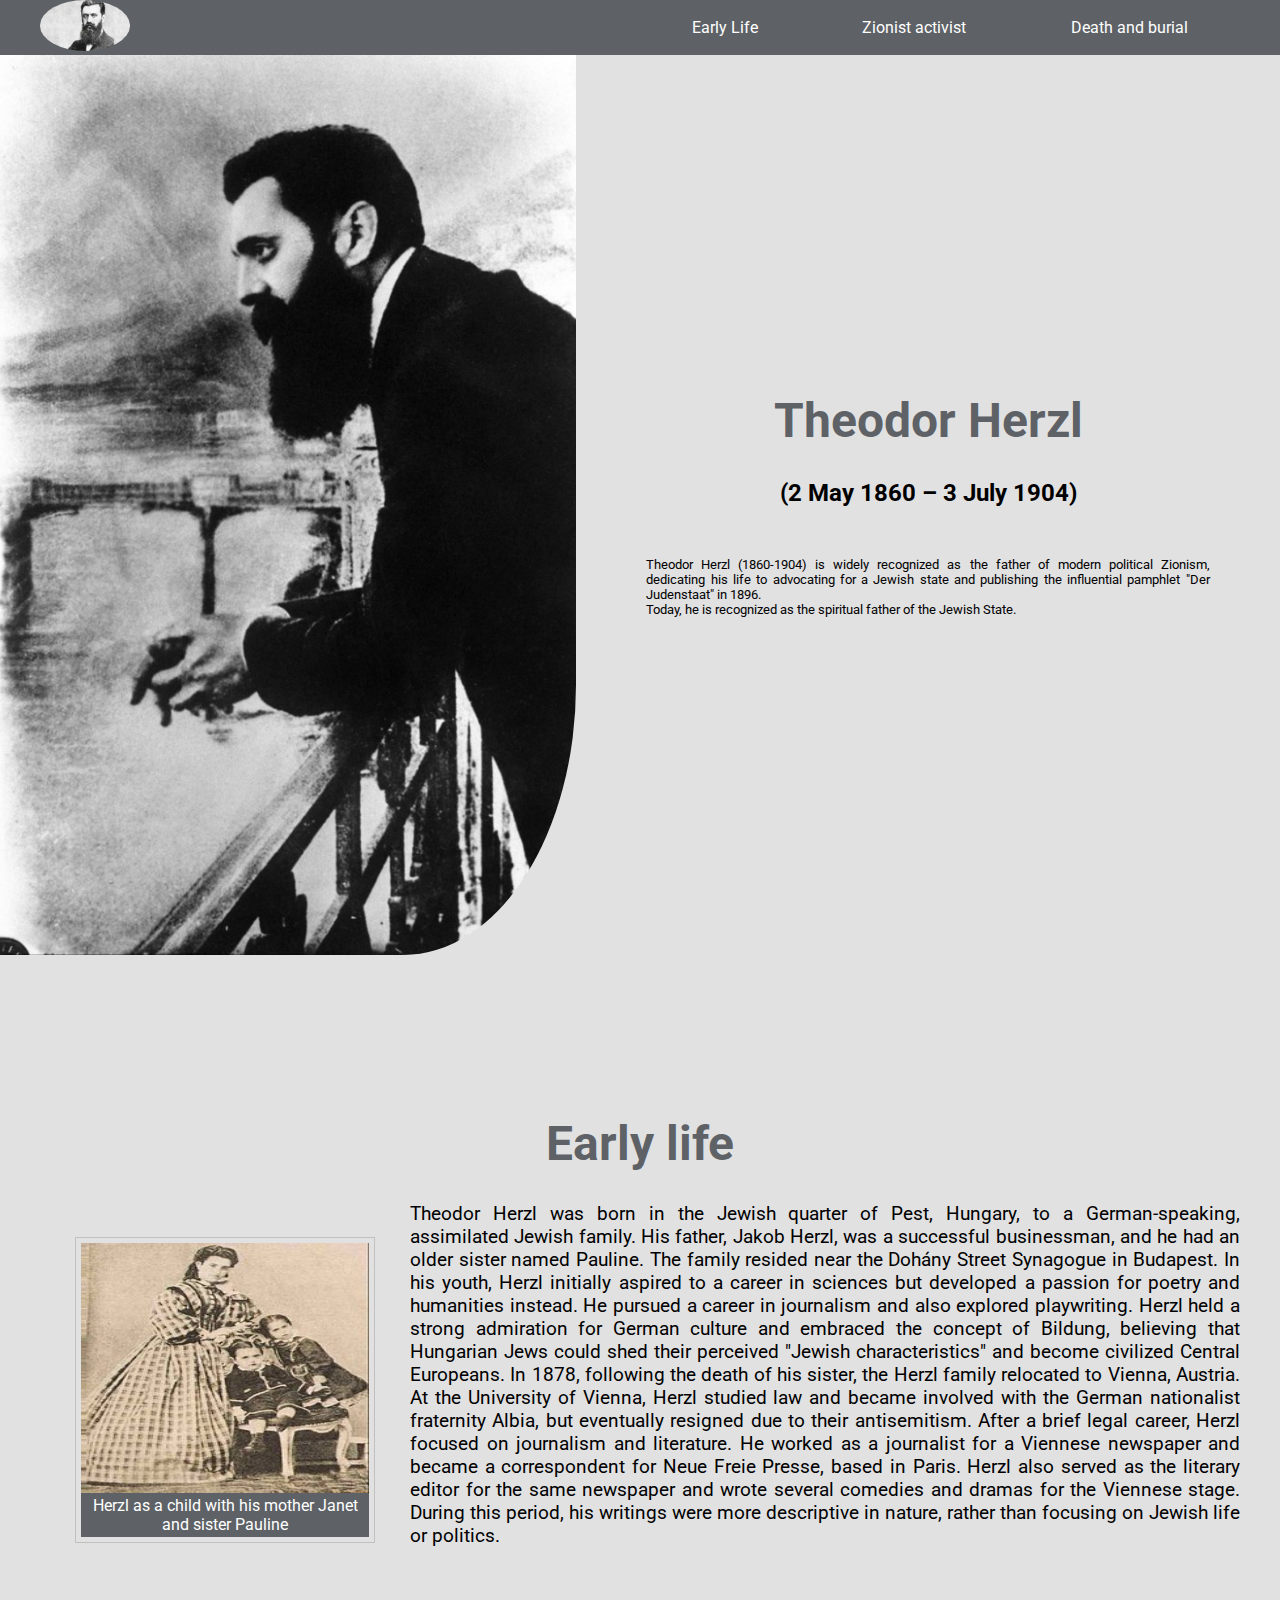
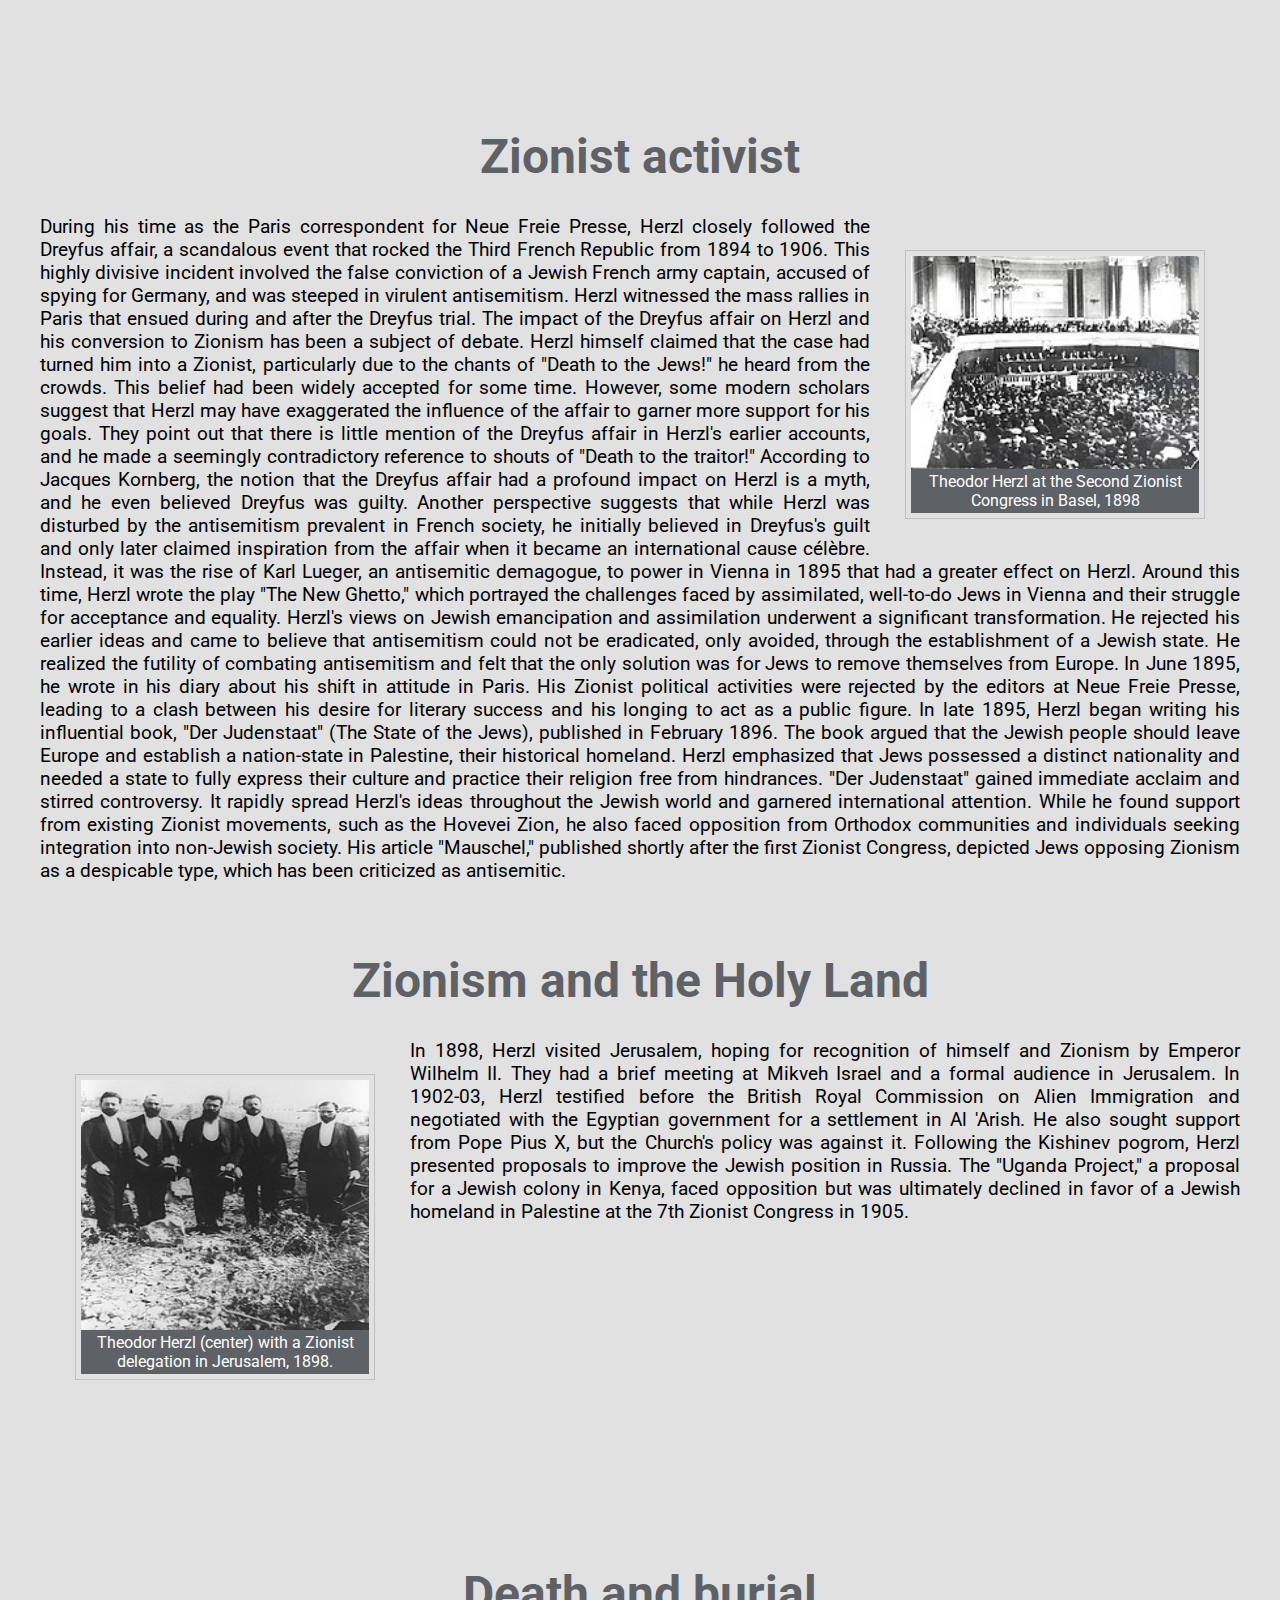
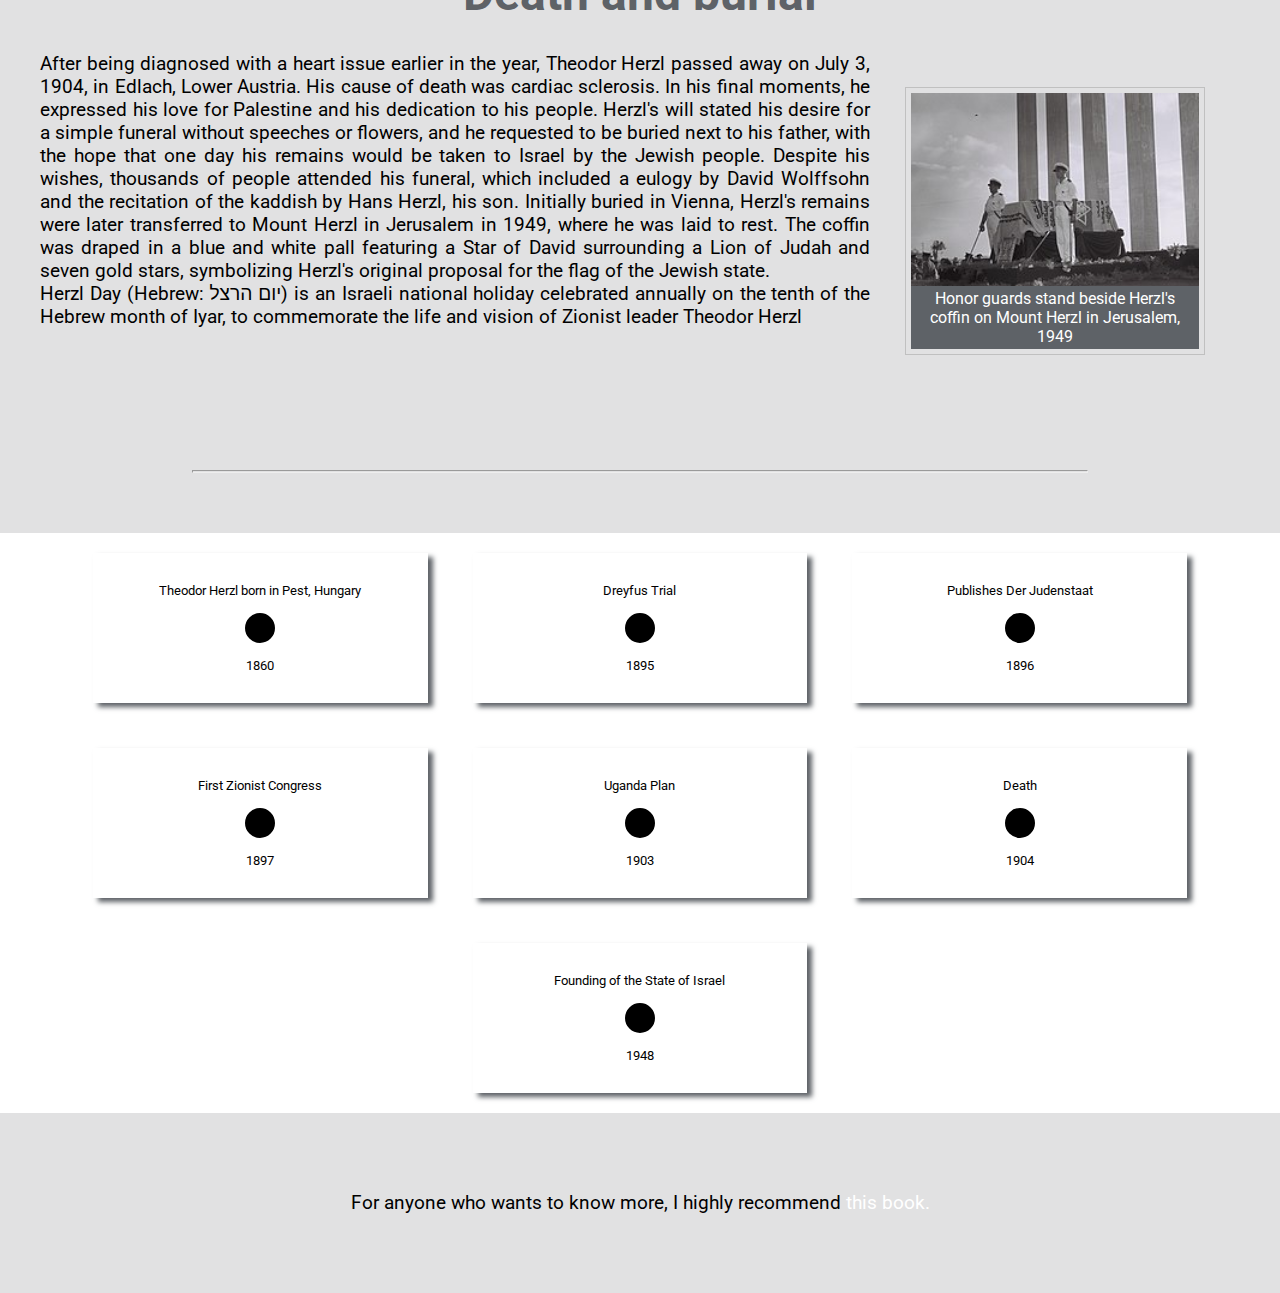
==== Final-Project/index.html @ eca945c3 "fix css" ====
<!DOCTYPE html>
<html lang="en">
  <head>
    <meta charset="UTF-8" />
    <meta name="viewport" content="width=device-width, initial-scale=1.0" />
    <title>Document</title>
    <link rel="stylesheet" href="./style.css" />
    <link rel="preconnect" href="https://fonts.googleapis.com">
<link rel="preconnect" href="https://fonts.gstatic.com" crossorigin>
<link href="https://fonts.googleapis.com/css2?family=Roboto&display=swap" rel="stylesheet">
  </head>
  <body>
    <nav>
      <a href="#"><img id="img-nav" src="./12388_20200130173923-640x360.jpg" alt="herzl" /></a>
      <ul>
        <li><a href="#early">Early Life</a></li>
        <li><a href="#zionism">Zionist activist</a></li>
        <li><a href="#death">Death and burial</a></li>
      </ul>
    </nav>
    <header>
        <div class="img-header"></div>
      <div class="head">
        <h1>Theodor Herzl</h1>
        <h2>(2 May 1860 – 3 July 1904)</h2>
        <p id="intro">
          Theodor Herzl (1860-1904) is widely recognized as the father of modern political Zionism, dedicating his life to advocating for a Jewish state and publishing the influential pamphlet "Der Judenstaat" in 1896.
          <br />
          Today, he is recognized as the spiritual father of the Jewish State.
        </p>
    </div>
    </header>

    <main>
      <div class="early-life" id="early">
        <h1>Early life</h1>

        <figure class="figure1">
          <img
            src="./220px-PikiWiki_Israel_6697_Herzel_In_Childhood.jpg"
            alt="Herzl as a child with his mother Janet and sister Pauline"
          />
          <figcaption>
            Herzl as a child with his mother Janet and sister Pauline
          </figcaption>
        </figure>
        <p>
          Theodor Herzl was born in the Jewish quarter of Pest, Hungary, to a
          German-speaking, assimilated Jewish family. His father, Jakob Herzl,
          was a successful businessman, and he had an older sister named
          Pauline. The family resided near the Dohány Street Synagogue in
          Budapest. In his youth, Herzl initially aspired to a career in
          sciences but developed a passion for poetry and humanities instead. He
          pursued a career in journalism and also explored playwriting. Herzl
          held a strong admiration for German culture and embraced the concept
          of Bildung, believing that Hungarian Jews could shed their perceived
          "Jewish characteristics" and become civilized Central Europeans. In
          1878, following the death of his sister, the Herzl family relocated to
          Vienna, Austria. At the University of Vienna, Herzl studied law and
          became involved with the German nationalist fraternity Albia, but
          eventually resigned due to their antisemitism. After a brief legal
          career, Herzl focused on journalism and literature. He worked as a
          journalist for a Viennese newspaper and became a correspondent for
          Neue Freie Presse, based in Paris. Herzl also served as the literary
          editor for the same newspaper and wrote several comedies and dramas
          for the Viennese stage. During this period, his writings were more
          descriptive in nature, rather than focusing on Jewish life or
          politics.
        </p>
      </div>

      <div class="zionism1" id="zionism">
        <h1>Zionist activist</h1>

        <figure class="figure2">
          <img
            src="./220px-thumbnail.jpg"
            alt="Theodor Herzl at the Second Zionist Congress in Basel, 1898"
          />
          <figcaption>
            Theodor Herzl at the Second Zionist Congress in Basel, 1898
          </figcaption>
        </figure>
        <p>
          During his time as the Paris correspondent for Neue Freie Presse,
          Herzl closely followed the Dreyfus affair, a scandalous event that
          rocked the Third French Republic from 1894 to 1906. This highly
          divisive incident involved the false conviction of a Jewish French
          army captain, accused of spying for Germany, and was steeped in
          virulent antisemitism. Herzl witnessed the mass rallies in Paris that
          ensued during and after the Dreyfus trial. The impact of the Dreyfus
          affair on Herzl and his conversion to Zionism has been a subject of
          debate. Herzl himself claimed that the case had turned him into a
          Zionist, particularly due to the chants of "Death to the Jews!" he
          heard from the crowds. This belief had been widely accepted for some
          time. However, some modern scholars suggest that Herzl may have
          exaggerated the influence of the affair to garner more support for his
          goals. They point out that there is little mention of the Dreyfus
          affair in Herzl's earlier accounts, and he made a seemingly
          contradictory reference to shouts of "Death to the traitor!" According
          to Jacques Kornberg, the notion that the Dreyfus affair had a profound
          impact on Herzl is a myth, and he even believed Dreyfus was guilty.
          Another perspective suggests that while Herzl was disturbed by the
          antisemitism prevalent in French society, he initially believed in
          Dreyfus's guilt and only later claimed inspiration from the affair
          when it became an international cause célèbre. Instead, it was the
          rise of Karl Lueger, an antisemitic demagogue, to power in Vienna in
          1895 that had a greater effect on Herzl. Around this time, Herzl wrote
          the play "The New Ghetto," which portrayed the challenges faced by
          assimilated, well-to-do Jews in Vienna and their struggle for
          acceptance and equality. Herzl's views on Jewish emancipation and
          assimilation underwent a significant transformation. He rejected his
          earlier ideas and came to believe that antisemitism could not be
          eradicated, only avoided, through the establishment of a Jewish state.
          He realized the futility of combating antisemitism and felt that the
          only solution was for Jews to remove themselves from Europe. In June
          1895, he wrote in his diary about his shift in attitude in Paris. His
          Zionist political activities were rejected by the editors at Neue
          Freie Presse, leading to a clash between his desire for literary
          success and his longing to act as a public figure. In late 1895, Herzl
          began writing his influential book, "Der Judenstaat" (The State of the
          Jews), published in February 1896. The book argued that the Jewish
          people should leave Europe and establish a nation-state in Palestine,
          their historical homeland. Herzl emphasized that Jews possessed a
          distinct nationality and needed a state to fully express their culture
          and practice their religion free from hindrances. "Der Judenstaat"
          gained immediate acclaim and stirred controversy. It rapidly spread
          Herzl's ideas throughout the Jewish world and garnered international
          attention. While he found support from existing Zionist movements,
          such as the Hovevei Zion, he also faced opposition from Orthodox
          communities and individuals seeking integration into non-Jewish
          society. His article "Mauschel," published shortly after the first
          Zionist Congress, depicted Jews opposing Zionism as a despicable type,
          which has been criticized as antisemitic.
        </p>
      </div>
      <div class="zionism2">
        <h1>Zionism and the Holy Land</h1>
        <figure class="figure1">
          <img
            src="./Zionist_Delegation_to_Jerusalem_1898.jpg"
            alt="Theodor Herzl (center) with a Zionist delegation in Jerusalem, 1898."
          />
          <figcaption>
            Theodor Herzl (center) with a Zionist delegation in Jerusalem, 1898.
          </figcaption>
        </figure>
        <p>
          In 1898, Herzl visited Jerusalem, hoping for recognition of himself
          and Zionism by Emperor Wilhelm II. They had a brief meeting at Mikveh
          Israel and a formal audience in Jerusalem. In 1902-03, Herzl testified
          before the British Royal Commission on Alien Immigration and
          negotiated with the Egyptian government for a settlement in Al 'Arish.
          He also sought support from Pope Pius X, but the Church's policy was
          against it. Following the Kishinev pogrom, Herzl presented proposals
          to improve the Jewish position in Russia. The "Uganda Project," a
          proposal for a Jewish colony in Kenya, faced opposition but was
          ultimately declined in favor of a Jewish homeland in Palestine at the
          7th Zionist Congress in 1905.
        </p>
      </div>

      <div class="death" id="death">
        <h1>Death and burial</h1>
        <figure class="figure2">
          <img
            src="./240px-Herzel_coffin_honor_guard.jpg"
            alt="Honor guards stand beside Herzl's coffin on Mount Herzl in Jerusalem, 1949"
          />
          <figcaption>
            Honor guards stand beside Herzl's coffin on Mount Herzl in
            Jerusalem, 1949
          </figcaption>
        </figure>
        <p>
          After being diagnosed with a heart issue earlier in the year, Theodor
          Herzl passed away on July 3, 1904, in Edlach, Lower Austria. His cause
          of death was cardiac sclerosis. In his final moments, he expressed his
          love for Palestine and his dedication to his people. Herzl's will
          stated his desire for a simple funeral without speeches or flowers,
          and he requested to be buried next to his father, with the hope that
          one day his remains would be taken to Israel by the Jewish people.
          Despite his wishes, thousands of people attended his funeral, which
          included a eulogy by David Wolffsohn and the recitation of the kaddish
          by Hans Herzl, his son. Initially buried in Vienna, Herzl's remains
          were later transferred to Mount Herzl in Jerusalem in 1949, where he
          was laid to rest. The coffin was draped in a blue and white pall
          featuring a Star of David surrounding a Lion of Judah and seven gold
          stars, symbolizing Herzl's original proposal for the flag of the
          Jewish state.
        </p>
        <p>
          Herzl Day (Hebrew: יום הרצל) is an Israeli national holiday celebrated
          annually on the tenth of the Hebrew month of Iyar, to commemorate the
          life and vision of Zionist leader Theodor Herzl
        </p>
      </div>
    </main>

    <hr />

    <section>
        <div class="spotlight">
          <p class="spot">Theodor Herzl born in Pest, Hungary</p>
          <div class="point"></div>
          <p class="date">1860</p>
        </div>
        <div class="spotlight">
          <p class="spot">Dreyfus Trial</p>
          <div class="point"></div>
          <p class="date">1895</p>
        </div>
        <div class="spotlight">
          <p class="spot">Publishes Der Judenstaat</p>
          <div class="point"></div>
          <p class="date">1896</p>
        </div>
        <div class="spotlight">
          <p class="spot">First Zionist Congress</p>
          <div class="point"></div>
          <p class="date">1897</p>
        </div>
        <div class="spotlight">
          <p class="spot">Uganda Plan</p>
          <div class="point"></div>
          <p class="date">1903</p>
        </div>
        <div class="spotlight">
          <p class="spot">Death</p>
          <div class="point"></div>
          <p class="date">1904</p>
        </div>
        <div class="spotlight">
          <p class="spot">Founding of the State of Israel</p>
          <div class="point"></div>
          <p class="date">1948</p>
        </div>
    </section>
  </body>

  <footer>
    <p>
      For anyone who wants to know more, I highly recommend
      <a href="">this book.</a>
    </p>
  </footer>
</html>
---- Final-Project/style.css ----
* {
  margin: 0;
  padding: 0;
  box-sizing: border-box;
}

body {
  background-color: #5e626730;
  font-family: "Roboto", sans-serif;
}

/* ------- nav ----------- */

nav {
  display: flex;
  justify-content: space-between;
  position: sticky;
  padding: 0 40px;
  background-color: #5e6267;
  color: white;
  z-index: 2;
  top: 0;
}

#img-nav {
  border-radius: 50%;
  width: 30%;
}

ul {
  display: flex;
  justify-content: space-around;
  width: 50%;
  align-items: center;
  font-size: 1rem;
}

li {
  list-style: none;
}

a {
  color: white;
  text-decoration: none;
}

a:hover {
  color: black;
  text-decoration: underline;
}

/* ------------- header ------------- */

header {
  height: 100vh;
  text-align: center;
  display: flex;
  justify-content: space-between;
}

.img-header {
  background: url("./Theodor-Herzl%20%281%29.jpg") no-repeat center/cover;
  width: 45%;
  border-radius: 0 0 30% 0%;
}

.head {
  width: 55%;
  display: flex;
  flex-direction: column;
  justify-content: center;
}

#intro {
  margin-top: 50px;
  font-size: 0.8rem;

  padding: 0% 10%;
}

h1 {
  font-size: 3rem;
  color: #5e6267;
}

h2 {
  font-size: 1.5rem;
}

/* --------- main ----------*/

main {
  display: flex;
  flex-direction: column;
  gap: 70px;
  margin: 80px 40px;
}

#early,
#zionism,
#death {
  padding-top: 80px;
}

h1 {
  text-align: center;
  margin-bottom: 30px;
}

figure {
  border: thin #c0c0c0 solid;
  display: flex;
  flex-flow: column;
  padding: 5px;
  max-width: 300px;
  margin: 35px;
}

.figure1 {
  float: left;
}
.figure2 {
  float: right;
}

img {
  max-width: 300px;
  max-height: 250px;
}

figcaption {
  background-color: #5e6267;
  color: #fff;
  padding: 3px;
  text-align: center;
}

p {
  font-size: 1.2rem;
  text-align: justify;
}

hr {
  width: 70%;
  margin: 60px auto;
  height: 3px;
}
/* --------- spotlight ----------*/

section {
  background-color: white;
  display: flex;
  flex-wrap: wrap;
  justify-content: center;
  gap: 45px;
  padding: 20px;
}

.spotlight {
  width: 27%;
  display: flex;
  flex-direction: column;
  text-align: center;
  border: 1px solid white;
  height: 150px;
  justify-content: center;
  align-items: center;
  gap: 15px;
  box-shadow: 5px 4px 5px #5e6267;
}

.spotlight:hover {
  transform: scale(1.1);
  transition: 0.8s ease;
  z-index: 1;
}

.spot,
.date {
  font-size: 0.8rem;
  text-align: center;
}

.point {
  width: 10px;
  height: 10px;
  border-radius: 50%;
  border: 15px solid black;
}

/* ----------- footer ------------ */

footer {
    height: 20vh;
    display: flex;
    justify-content: center;
    align-items: center;
}


/* ---- media ------------ */

@media screen and (max-width: 768px) {

    #img-nav {
        width: 50%;
    }

  ul {
    font-size: 0.7rem;
    text-align: center;
    width: 100%;
  }

  header {
    height: 70vh;
  }

  h1 {
    font-size: 2rem;
  }

  h2 {
    font-size: 1rem;
  }

  .figure1,
  .figure2 {
    float: none;
    margin: 20px auto;
  }

  .spotlight {
    width: 50%;
  }
}
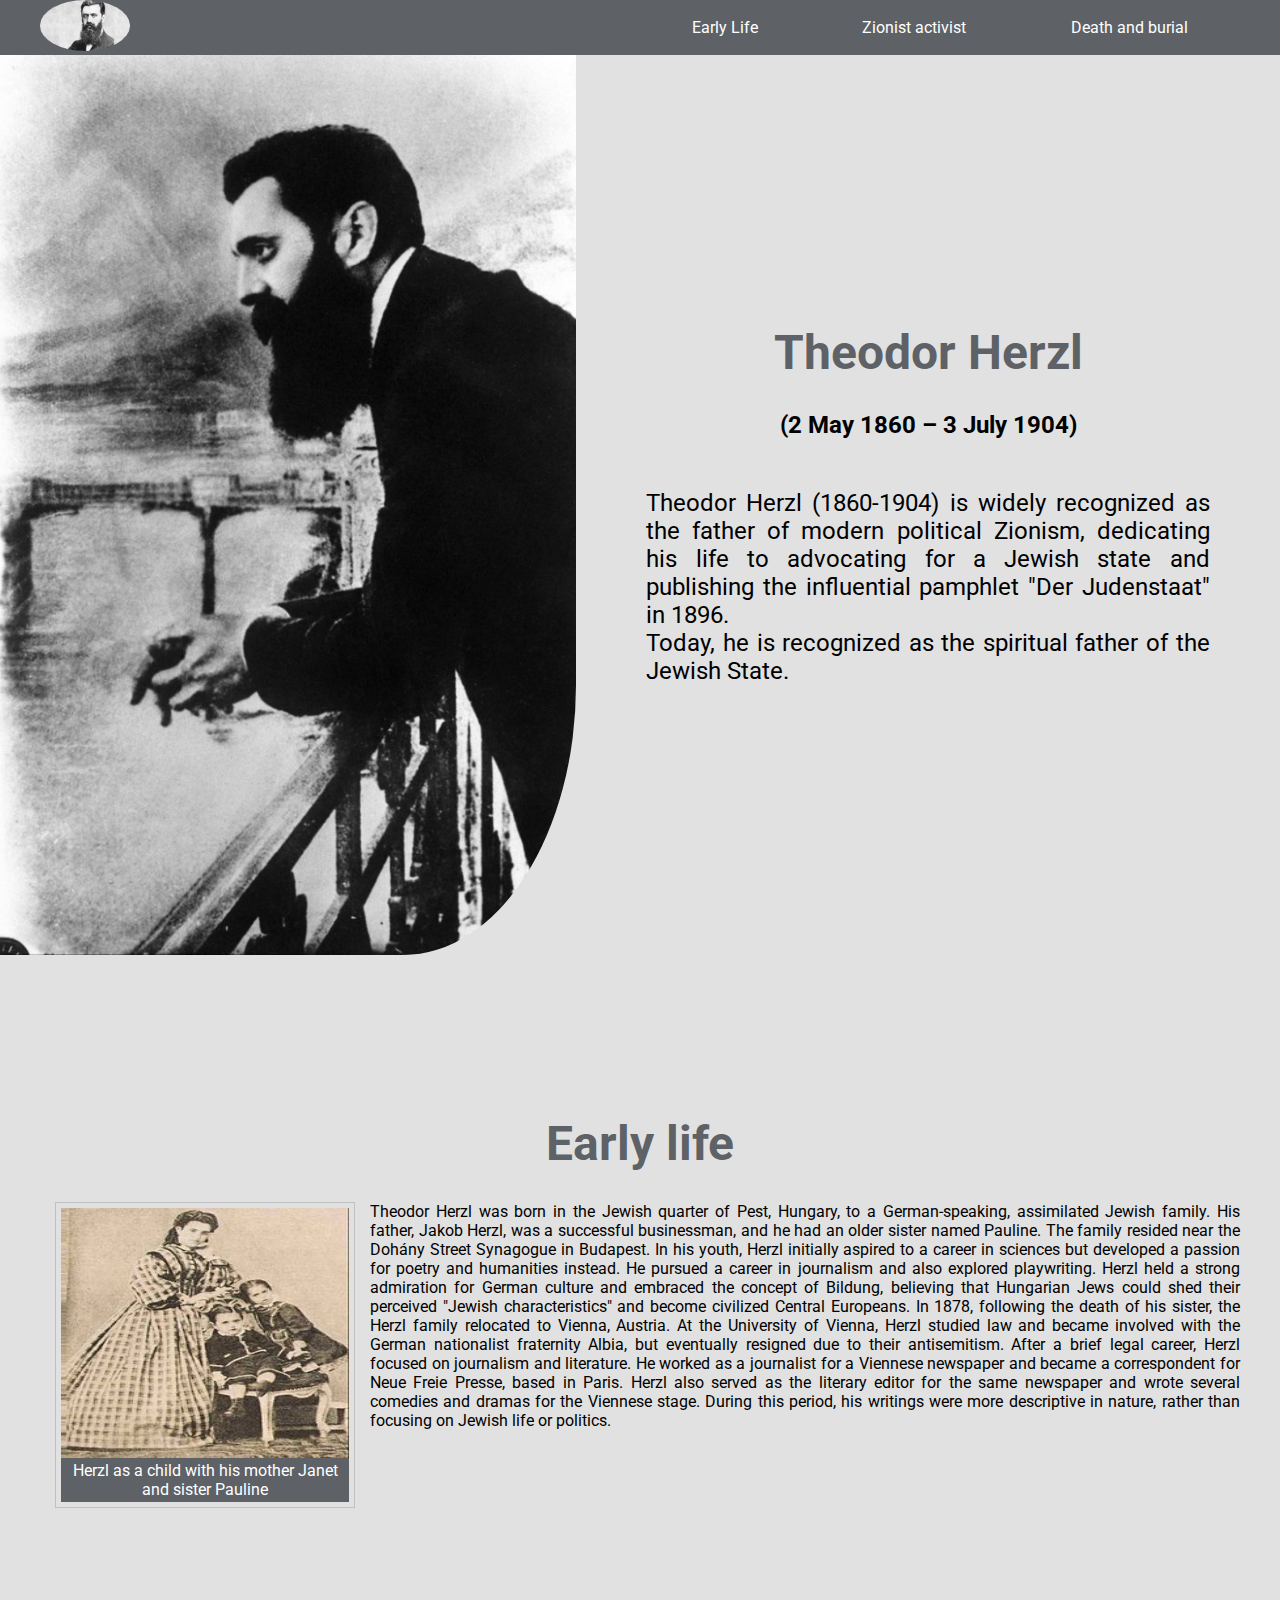
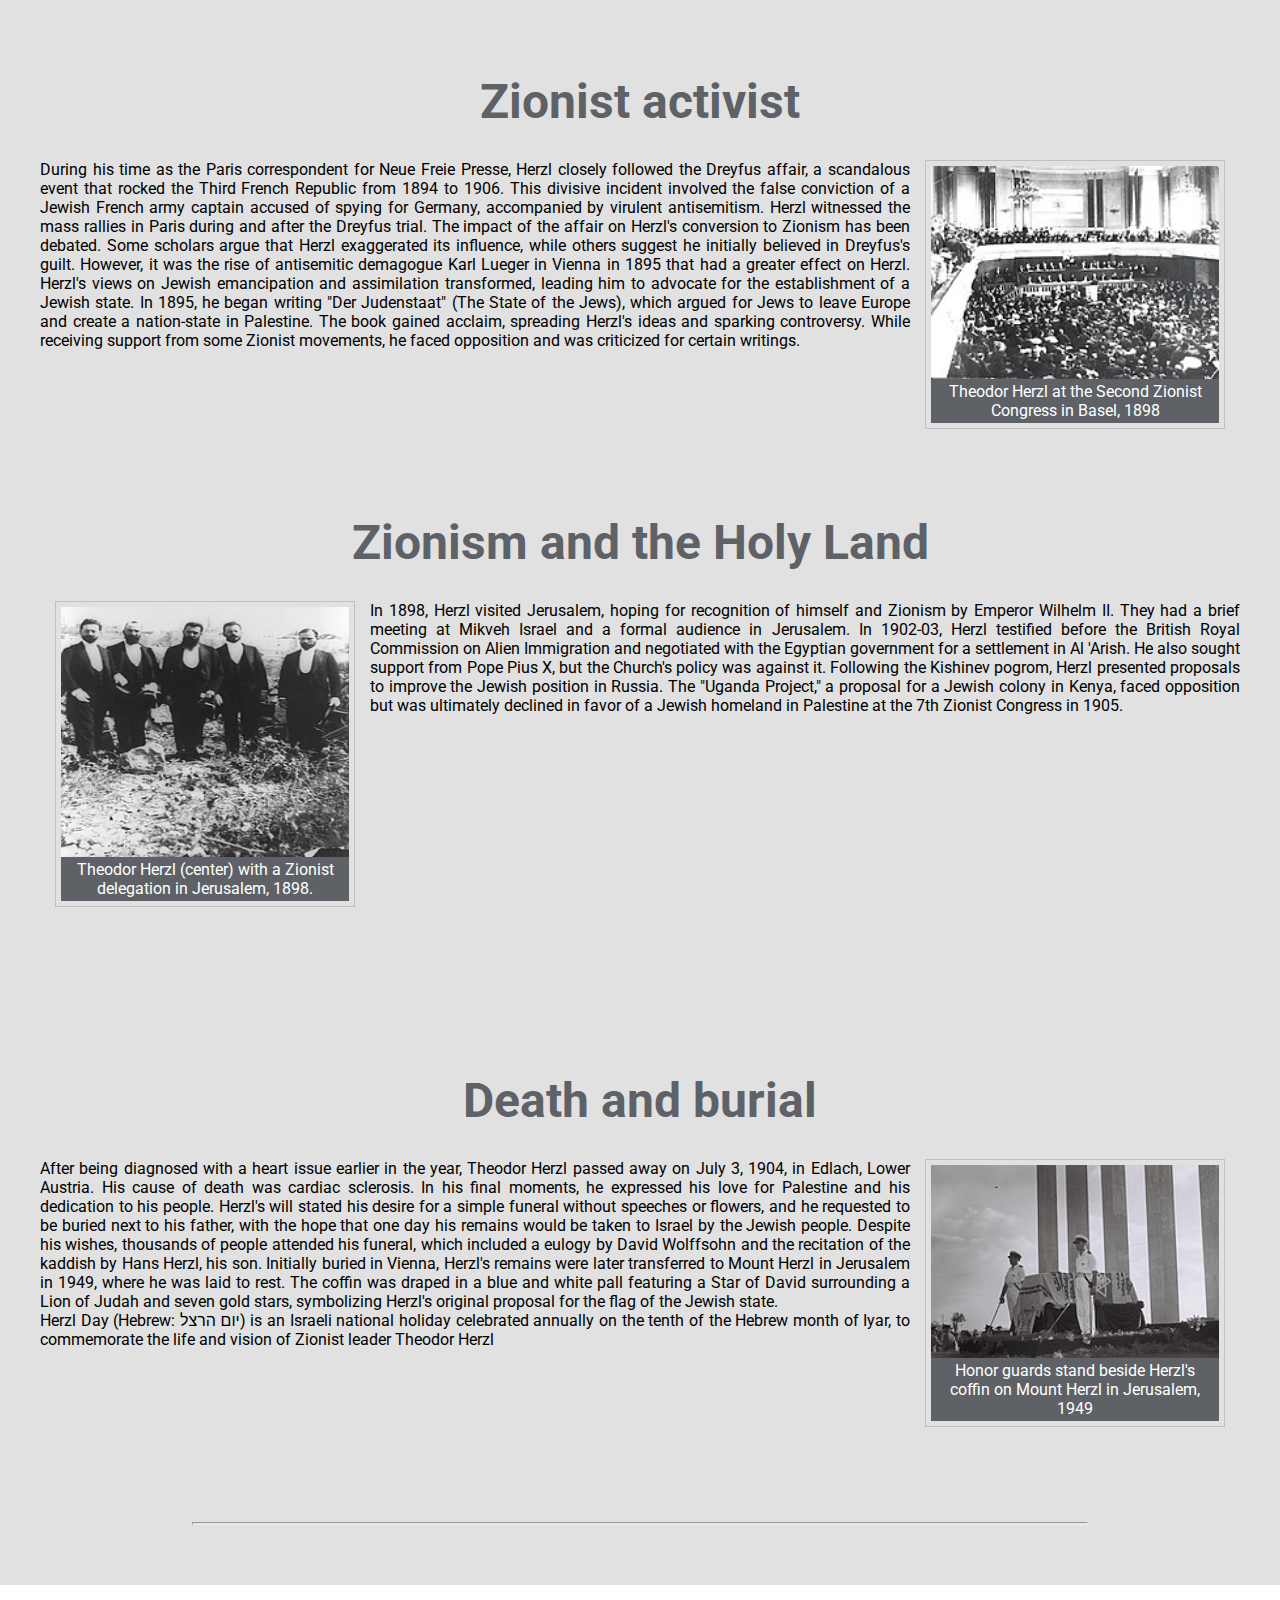
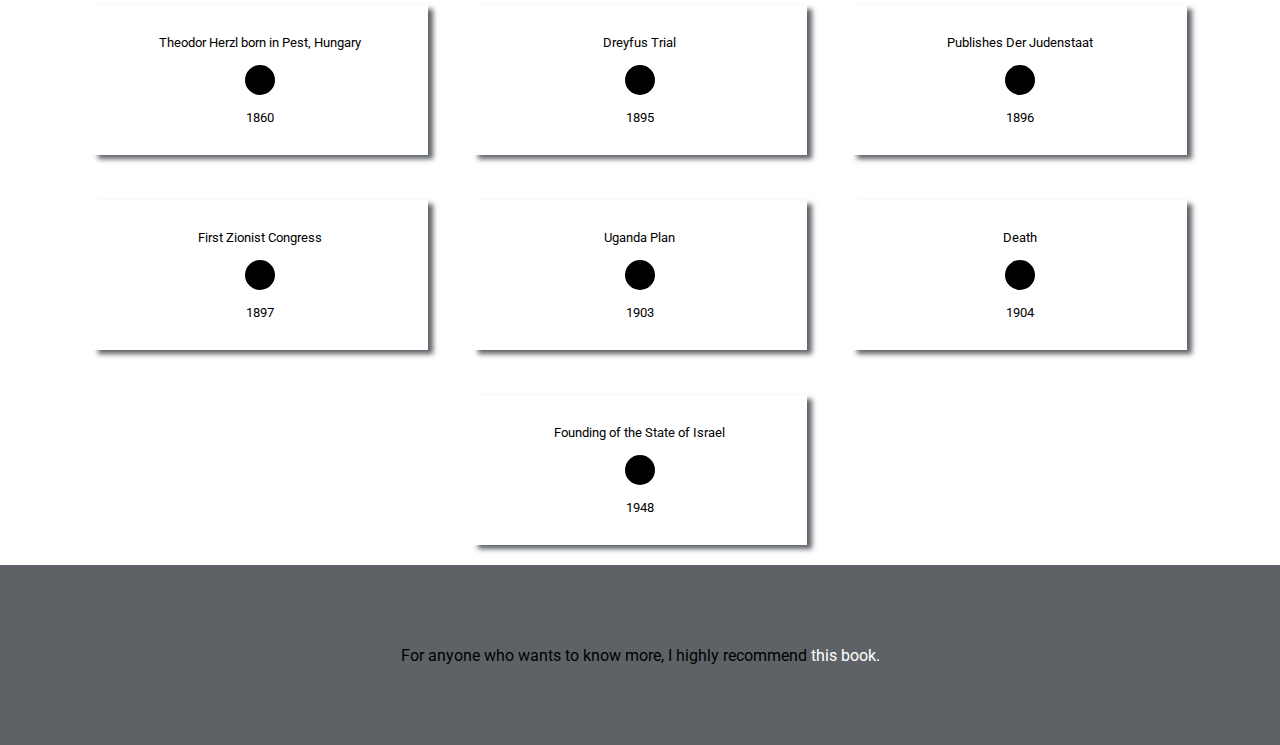
==== commit 4506f943: "header modification" ====
--- a/Final-Project/index.html
+++ b/Final-Project/index.html
@@ -19,7 +19,8 @@
       </ul>
     </nav>
     <header>
-        <div class="img-header"></div>
+      <div class="img-header"></div>
+      <div class="overlay"> 
       <div class="head">
         <h1>Theodor Herzl</h1>
         <h2>(2 May 1860 – 3 July 1904)</h2>
@@ -28,8 +29,10 @@
           <br />
           Today, he is recognized as the spiritual father of the Jewish State.
         </p>
-    </div>
+      </div>
+      </div>
     </header>
+    
 
     <main>
       <div class="early-life" id="early">
@@ -82,56 +85,7 @@
           </figcaption>
         </figure>
         <p>
-          During his time as the Paris correspondent for Neue Freie Presse,
-          Herzl closely followed the Dreyfus affair, a scandalous event that
-          rocked the Third French Republic from 1894 to 1906. This highly
-          divisive incident involved the false conviction of a Jewish French
-          army captain, accused of spying for Germany, and was steeped in
-          virulent antisemitism. Herzl witnessed the mass rallies in Paris that
-          ensued during and after the Dreyfus trial. The impact of the Dreyfus
-          affair on Herzl and his conversion to Zionism has been a subject of
-          debate. Herzl himself claimed that the case had turned him into a
-          Zionist, particularly due to the chants of "Death to the Jews!" he
-          heard from the crowds. This belief had been widely accepted for some
-          time. However, some modern scholars suggest that Herzl may have
-          exaggerated the influence of the affair to garner more support for his
-          goals. They point out that there is little mention of the Dreyfus
-          affair in Herzl's earlier accounts, and he made a seemingly
-          contradictory reference to shouts of "Death to the traitor!" According
-          to Jacques Kornberg, the notion that the Dreyfus affair had a profound
-          impact on Herzl is a myth, and he even believed Dreyfus was guilty.
-          Another perspective suggests that while Herzl was disturbed by the
-          antisemitism prevalent in French society, he initially believed in
-          Dreyfus's guilt and only later claimed inspiration from the affair
-          when it became an international cause célèbre. Instead, it was the
-          rise of Karl Lueger, an antisemitic demagogue, to power in Vienna in
-          1895 that had a greater effect on Herzl. Around this time, Herzl wrote
-          the play "The New Ghetto," which portrayed the challenges faced by
-          assimilated, well-to-do Jews in Vienna and their struggle for
-          acceptance and equality. Herzl's views on Jewish emancipation and
-          assimilation underwent a significant transformation. He rejected his
-          earlier ideas and came to believe that antisemitism could not be
-          eradicated, only avoided, through the establishment of a Jewish state.
-          He realized the futility of combating antisemitism and felt that the
-          only solution was for Jews to remove themselves from Europe. In June
-          1895, he wrote in his diary about his shift in attitude in Paris. His
-          Zionist political activities were rejected by the editors at Neue
-          Freie Presse, leading to a clash between his desire for literary
-          success and his longing to act as a public figure. In late 1895, Herzl
-          began writing his influential book, "Der Judenstaat" (The State of the
-          Jews), published in February 1896. The book argued that the Jewish
-          people should leave Europe and establish a nation-state in Palestine,
-          their historical homeland. Herzl emphasized that Jews possessed a
-          distinct nationality and needed a state to fully express their culture
-          and practice their religion free from hindrances. "Der Judenstaat"
-          gained immediate acclaim and stirred controversy. It rapidly spread
-          Herzl's ideas throughout the Jewish world and garnered international
-          attention. While he found support from existing Zionist movements,
-          such as the Hovevei Zion, he also faced opposition from Orthodox
-          communities and individuals seeking integration into non-Jewish
-          society. His article "Mauschel," published shortly after the first
-          Zionist Congress, depicted Jews opposing Zionism as a despicable type,
-          which has been criticized as antisemitic.
+          During his time as the Paris correspondent for Neue Freie Presse, Herzl closely followed the Dreyfus affair, a scandalous event that rocked the Third French Republic from 1894 to 1906. This divisive incident involved the false conviction of a Jewish French army captain accused of spying for Germany, accompanied by virulent antisemitism. Herzl witnessed the mass rallies in Paris during and after the Dreyfus trial. The impact of the affair on Herzl's conversion to Zionism has been debated. Some scholars argue that Herzl exaggerated its influence, while others suggest he initially believed in Dreyfus's guilt. However, it was the rise of antisemitic demagogue Karl Lueger in Vienna in 1895 that had a greater effect on Herzl. Herzl's views on Jewish emancipation and assimilation transformed, leading him to advocate for the establishment of a Jewish state. In 1895, he began writing "Der Judenstaat" (The State of the Jews), which argued for Jews to leave Europe and create a nation-state in Palestine. The book gained acclaim, spreading Herzl's ideas and sparking controversy. While receiving support from some Zionist movements, he faced opposition and was criticized for certain writings.
         </p>
       </div>
       <div class="zionism2">
@@ -241,7 +195,7 @@
   <footer>
     <p>
       For anyone who wants to know more, I highly recommend
-      <a href="">this book.</a>
+      <a href="https://www.gefenpublishing.com/product.asp?productid=1053" target="_blank">this book.</a>
     </p>
   </footer>
 </html>
--- a/Final-Project/style.css
+++ b/Final-Project/style.css
@@ -17,7 +17,6 @@
   position: sticky;
   padding: 0 40px;
   background-color: #5e6267;
-  color: white;
   z-index: 2;
   top: 0;
 }
@@ -55,7 +54,6 @@
   height: 100vh;
   text-align: center;
   display: flex;
-  justify-content: space-between;
 }
 
 .img-header {
@@ -64,16 +62,20 @@
   border-radius: 0 0 30% 0%;
 }
 
+.overlay {
+  width: 55%;
+}
+
 .head {
-  width: 55%;
   display: flex;
   flex-direction: column;
   justify-content: center;
+  height: 100%;
 }
 
 #intro {
   margin-top: 50px;
-  font-size: 0.8rem;
+  font-size: 1.5rem;
 
   padding: 0% 10%;
 }
@@ -81,10 +83,12 @@
 h1 {
   font-size: 3rem;
   color: #5e6267;
-}
-
-h2 {
-  font-size: 1.5rem;
+  text-align: center;
+  margin-bottom: 30px;
+}
+
+p {
+  text-align: justify;
 }
 
 /* --------- main ----------*/
@@ -102,10 +106,6 @@
   padding-top: 80px;
 }
 
-h1 {
-  text-align: center;
-  margin-bottom: 30px;
-}
 
 figure {
   border: thin #c0c0c0 solid;
@@ -113,7 +113,7 @@
   flex-flow: column;
   padding: 5px;
   max-width: 300px;
-  margin: 35px;
+  margin: 0 15px 15px 15px;
 }
 
 .figure1 {
@@ -133,11 +133,6 @@
   color: #fff;
   padding: 3px;
   text-align: center;
-}
-
-p {
-  font-size: 1.2rem;
-  text-align: justify;
 }
 
 hr {
@@ -191,37 +186,51 @@
 /* ----------- footer ------------ */
 
 footer {
-    height: 20vh;
-    display: flex;
-    justify-content: center;
-    align-items: center;
-}
-
+  height: 20vh;
+  display: flex;
+  justify-content: center;
+  align-items: center;
+  background-color: #5e6267;
+}
 
 /* ---- media ------------ */
 
 @media screen and (max-width: 768px) {
-
-    #img-nav {
-        width: 50%;
-    }
+  #img-nav {
+    height: 100%;
+  }
 
   ul {
     font-size: 0.7rem;
     text-align: center;
     width: 100%;
+    gap: 20px;
   }
 
   header {
-    height: 70vh;
-  }
-
-  h1 {
-    font-size: 2rem;
-  }
-
-  h2 {
-    font-size: 1rem;
+    display: block;
+    background: url(./Theodor-Herzl%20%281%29.jpg) fixed top/cover no-repeat;
+    position: relative;
+  }
+
+  .overlay {
+    position: absolute;
+    width: 100%;
+    height: 100%;
+    background-color: rgba(
+      0,
+      0,
+      0,
+      0.5
+    );
+  }
+
+  .head {
+    color: white;
+  }
+
+  .head > h1 {
+    color: #fff;
   }
 
   .figure1,
@@ -233,4 +242,8 @@
   .spotlight {
     width: 50%;
   }
-}
+
+  footer {
+    padding: 0 20px;
+  }
+}
